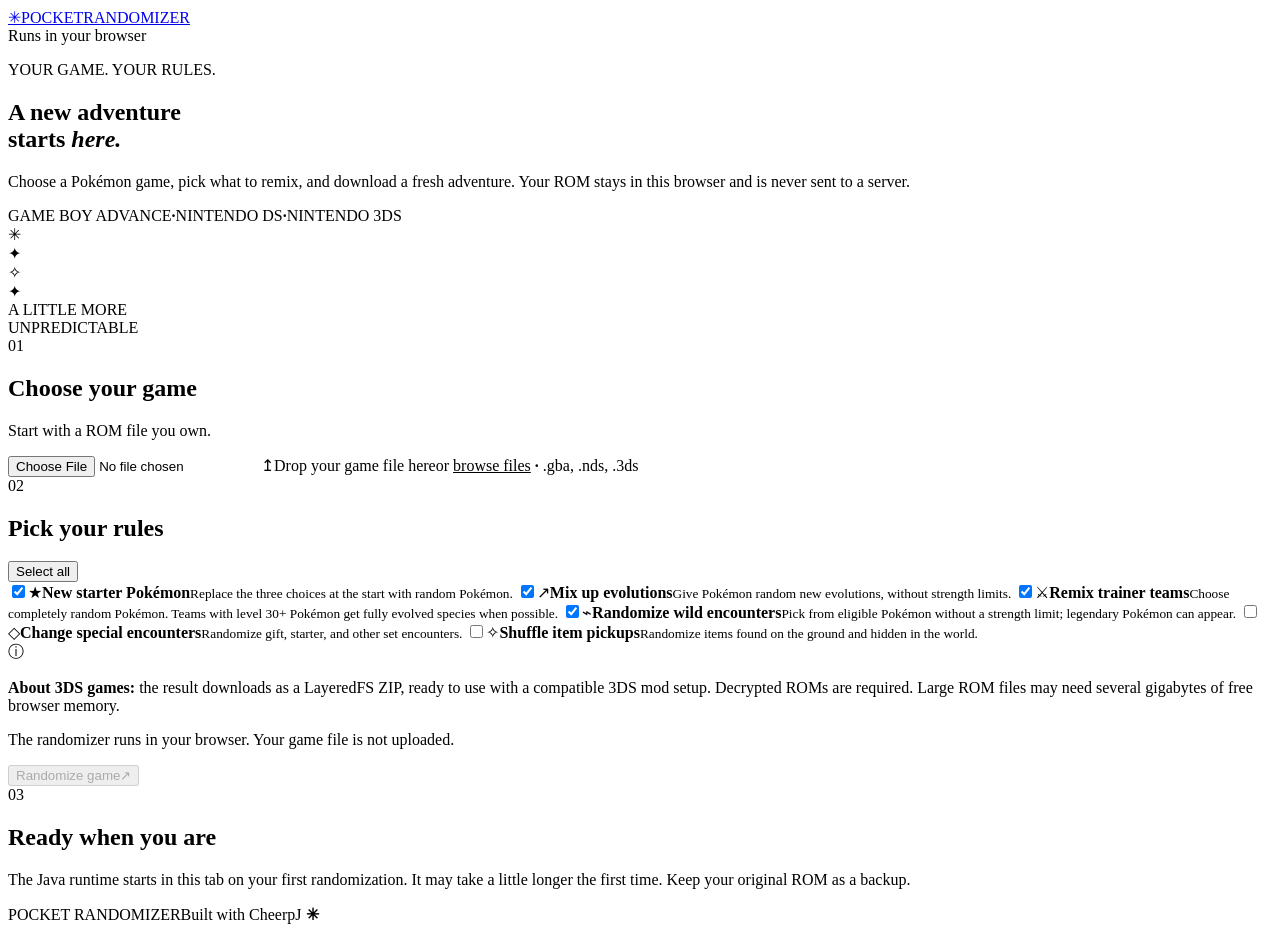
==== browser-version/index.html @ 8175d5b8 "Add browser and local Pokémon ROM randomizer" ====
<!doctype html>
<html lang="en"><head><meta charset="utf-8"><meta name="viewport" content="width=device-width, initial-scale=1"><meta name="theme-color" content="#f5f4ef"><title>Pocket Randomizer</title><link rel="preconnect" href="https://fonts.googleapis.com"><link rel="preconnect" href="https://fonts.gstatic.com" crossorigin><link href="https://fonts.googleapis.com/css2?family=DM+Mono:wght@400;500&family=DM+Sans:wght@400;500;600;700&family=Manrope:wght@400;500;600;700;800&display=swap" rel="stylesheet"><link rel="stylesheet" href="styles.css"><script src="https://cjrtnc.leaningtech.com/5.0/loader.js"></script></head>
<body><div class="page-wrap"><header class="topbar"><a class="brand" href="#top"><span class="brand-mark">✳</span><span>POCKET<span class="brand-light">RANDOMIZER</span></span></a><div class="top-right"><span class="local-indicator"><i></i><span id="engine-state">Runs in your browser</span></span></div></header>
<main id="top"><section class="hero"><div class="hero-copy"><p class="eyebrow">YOUR GAME. YOUR RULES.</p><h1>A new adventure<br>starts <em>here.</em></h1><p class="intro">Choose a Pokémon game, pick what to remix, and download a fresh adventure. Your ROM stays in this browser and is never sent to a server.</p><div class="format-list"><span>GAME BOY ADVANCE</span><b>·</b><span>NINTENDO DS</span><b>·</b><span>NINTENDO 3DS</span></div></div><div class="hero-art" aria-hidden="true"><div class="orbit orbit-a"></div><div class="orbit orbit-b"></div><div class="orb"><span>✳</span></div><div class="spark spark-one">✦</div><div class="spark spark-two">✧</div><div class="spark spark-three">✦</div><span class="art-caption">A LITTLE MORE<br>UNPREDICTABLE</span></div></section>
<section class="workspace"><div class="section-heading"><div><span class="step">01</span><h2>Choose your game</h2></div><p>Start with a ROM file you own.</p></div><label class="dropzone" id="dropzone" for="rom-file"><input id="rom-file" type="file" accept=".gba,.nds,.3ds,application/octet-stream"><span class="upload-icon">↥</span><span class="drop-title" id="drop-title">Drop your game file here</span><span class="drop-sub" id="drop-sub">or <u>browse files</u> <b>·</b> .gba, .nds, .3ds</span><span class="file-chip" id="file-chip" hidden></span></label>
<div class="section-heading rules-heading"><div><span class="step">02</span><h2>Pick your rules</h2></div><button class="text-button" id="select-all">Select all</button></div><div class="rules-grid">
<label class="rule-card"><input type="checkbox" name="starters" checked><span class="check"></span><span class="rule-icon icon-yellow">★</span><span class="rule-text"><strong>New starter Pokémon</strong><small>Replace the three choices at the start with random Pokémon.</small></span></label>
<label class="rule-card"><input type="checkbox" name="evolutions" checked><span class="check"></span><span class="rule-icon icon-pink">↗</span><span class="rule-text"><strong>Mix up evolutions</strong><small>Give Pokémon random new evolutions, without strength limits.</small></span></label>
<label class="rule-card"><input type="checkbox" name="trainers" checked><span class="check"></span><span class="rule-icon icon-blue">⚔</span><span class="rule-text"><strong>Remix trainer teams</strong><small>Choose completely random Pokémon. Teams with level 30+ Pokémon get fully evolved species when possible.</small></span></label>
<label class="rule-card"><input type="checkbox" name="wild" checked><span class="check"></span><span class="rule-icon icon-green">⌁</span><span class="rule-text"><strong>Randomize wild encounters</strong><small>Pick from eligible Pokémon without a strength limit; legendary Pokémon can appear.</small></span></label>
<label class="rule-card"><input type="checkbox" name="staticPokemon"><span class="check"></span><span class="rule-icon icon-orange">◇</span><span class="rule-text"><strong>Change special encounters</strong><small>Randomize gift, starter, and other set encounters.</small></span></label>
<label class="rule-card"><input type="checkbox" name="items"><span class="check"></span><span class="rule-icon icon-purple">✧</span><span class="rule-text"><strong>Shuffle item pickups</strong><small>Randomize items found on the ground and hidden in the world.</small></span></label></div>
<aside class="note"><span>ⓘ</span><p><strong>About 3DS games:</strong> the result downloads as a LayeredFS ZIP, ready to use with a compatible 3DS mod setup. Decrypted ROMs are required. Large ROM files may need several gigabytes of free browser memory.</p></aside><div class="action-row"><p id="privacy-note">The randomizer runs in your browser. Your game file is not uploaded.</p><button class="button button-primary" id="randomize" disabled><span>Randomize game</span><span class="arrow">↗</span></button></div><div class="status-message" id="status-message" role="status" aria-live="polite"></div></section>
<section class="how"><div><span class="step">03</span><h2>Ready when you are</h2></div><p>The Java runtime starts in this tab on your first randomization. It may take a little longer the first time. Keep your original ROM as a backup.</p></section><footer><span>POCKET RANDOMIZER</span><span>Built with CheerpJ <b>✳</b></span></footer></main></div><script src="app.js" defer></script></body></html>
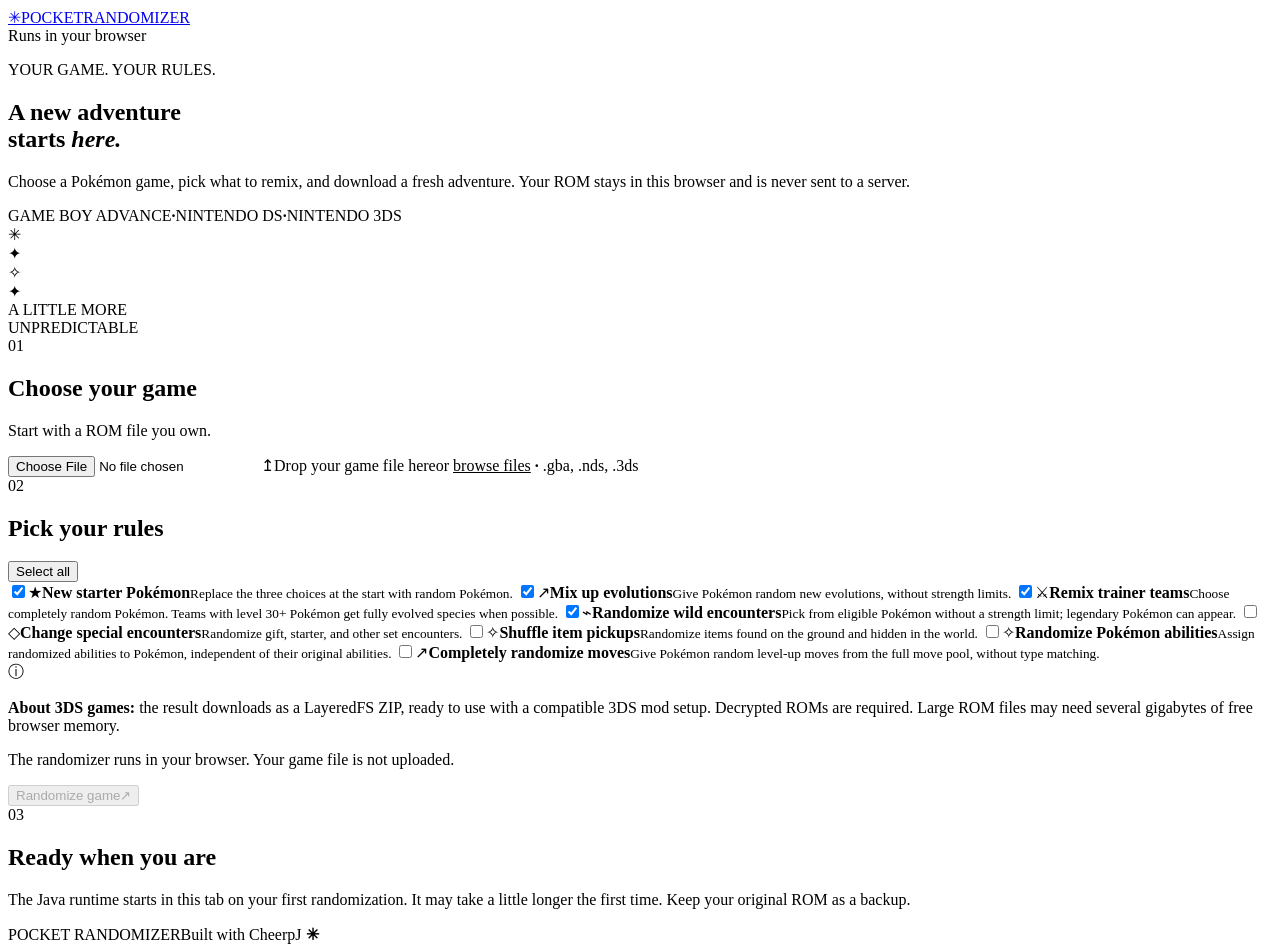
==== commit c5d22be3: "Add random abilities and fully random moves" ====
--- a/browser-version/index.html
+++ b/browser-version/index.html
@@ -9,6 +9,8 @@
 <label class="rule-card"><input type="checkbox" name="trainers" checked><span class="check"></span><span class="rule-icon icon-blue">⚔</span><span class="rule-text"><strong>Remix trainer teams</strong><small>Choose completely random Pokémon. Teams with level 30+ Pokémon get fully evolved species when possible.</small></span></label>
 <label class="rule-card"><input type="checkbox" name="wild" checked><span class="check"></span><span class="rule-icon icon-green">⌁</span><span class="rule-text"><strong>Randomize wild encounters</strong><small>Pick from eligible Pokémon without a strength limit; legendary Pokémon can appear.</small></span></label>
 <label class="rule-card"><input type="checkbox" name="staticPokemon"><span class="check"></span><span class="rule-icon icon-orange">◇</span><span class="rule-text"><strong>Change special encounters</strong><small>Randomize gift, starter, and other set encounters.</small></span></label>
-<label class="rule-card"><input type="checkbox" name="items"><span class="check"></span><span class="rule-icon icon-purple">✧</span><span class="rule-text"><strong>Shuffle item pickups</strong><small>Randomize items found on the ground and hidden in the world.</small></span></label></div>
+<label class="rule-card"><input type="checkbox" name="items"><span class="check"></span><span class="rule-icon icon-purple">✧</span><span class="rule-text"><strong>Shuffle item pickups</strong><small>Randomize items found on the ground and hidden in the world.</small></span></label>
+<label class="rule-card"><input type="checkbox" name="abilities"><span class="check"></span><span class="rule-icon icon-blue">✧</span><span class="rule-text"><strong>Randomize Pokémon abilities</strong><small>Assign randomized abilities to Pokémon, independent of their original abilities.</small></span></label>
+<label class="rule-card"><input type="checkbox" name="movesets"><span class="check"></span><span class="rule-icon icon-orange">↗</span><span class="rule-text"><strong>Completely randomize moves</strong><small>Give Pokémon random level-up moves from the full move pool, without type matching.</small></span></label></div>
 <aside class="note"><span>ⓘ</span><p><strong>About 3DS games:</strong> the result downloads as a LayeredFS ZIP, ready to use with a compatible 3DS mod setup. Decrypted ROMs are required. Large ROM files may need several gigabytes of free browser memory.</p></aside><div class="action-row"><p id="privacy-note">The randomizer runs in your browser. Your game file is not uploaded.</p><button class="button button-primary" id="randomize" disabled><span>Randomize game</span><span class="arrow">↗</span></button></div><div class="status-message" id="status-message" role="status" aria-live="polite"></div></section>
 <section class="how"><div><span class="step">03</span><h2>Ready when you are</h2></div><p>The Java runtime starts in this tab on your first randomization. It may take a little longer the first time. Keep your original ROM as a backup.</p></section><footer><span>POCKET RANDOMIZER</span><span>Built with CheerpJ <b>✳</b></span></footer></main></div><script src="app.js" defer></script></body></html>
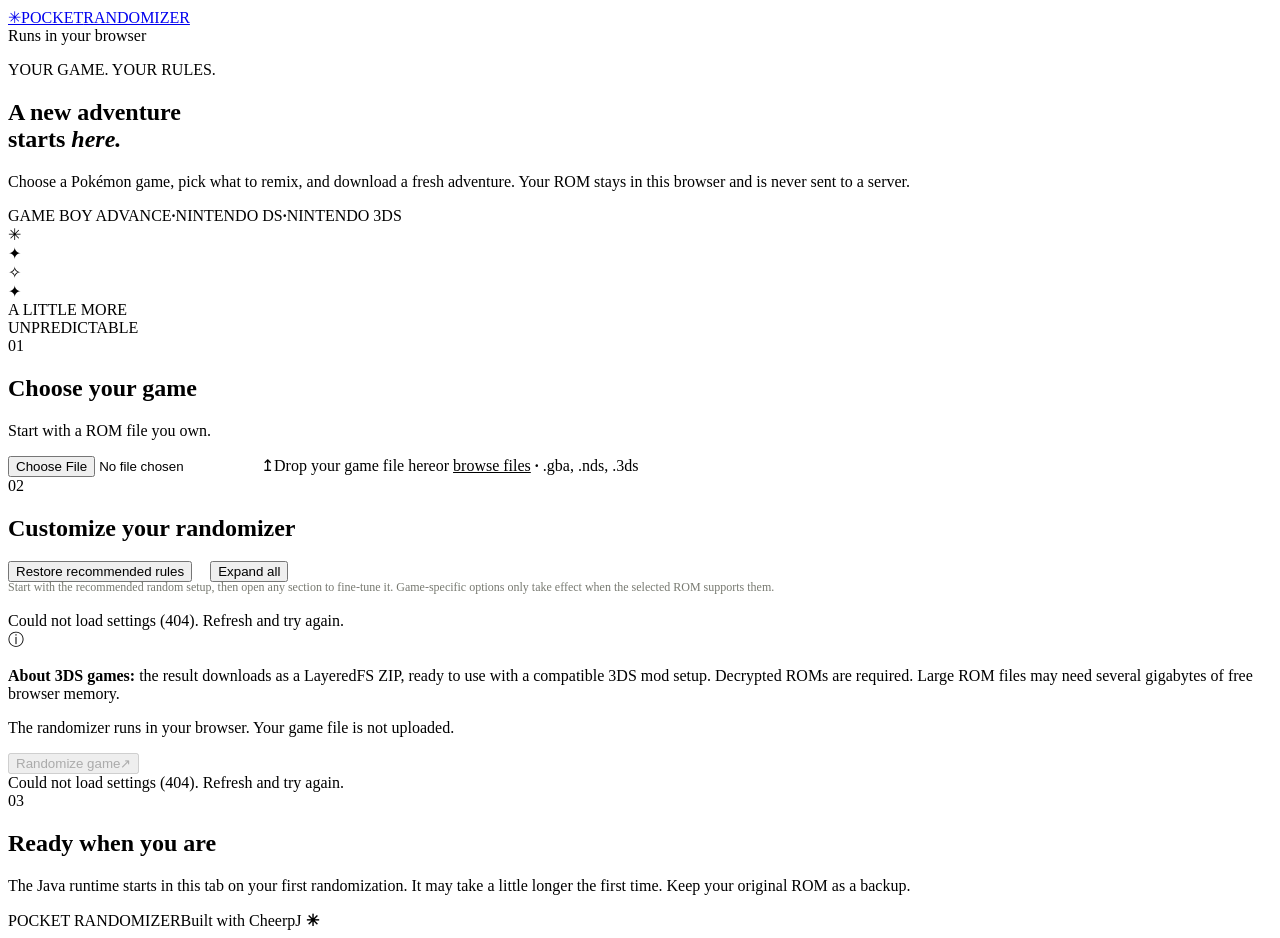
==== commit 6550ac3b: "Expose full grouped randomizer settings" ====
--- a/browser-version/index.html
+++ b/browser-version/index.html
@@ -1,16 +1,9 @@
 <!doctype html>
-<html lang="en"><head><meta charset="utf-8"><meta name="viewport" content="width=device-width, initial-scale=1"><meta name="theme-color" content="#f5f4ef"><title>Pocket Randomizer</title><link rel="preconnect" href="https://fonts.googleapis.com"><link rel="preconnect" href="https://fonts.gstatic.com" crossorigin><link href="https://fonts.googleapis.com/css2?family=DM+Mono:wght@400;500&family=DM+Sans:wght@400;500;600;700&family=Manrope:wght@400;500;600;700;800&display=swap" rel="stylesheet"><link rel="stylesheet" href="styles.css"><script src="https://cjrtnc.leaningtech.com/5.0/loader.js"></script></head>
+<html lang="en"><head><meta charset="utf-8"><meta name="viewport" content="width=device-width, initial-scale=1"><meta name="theme-color" content="#f5f4ef"><title>Pocket Randomizer</title><link rel="preconnect" href="https://fonts.googleapis.com"><link rel="preconnect" href="https://fonts.gstatic.com" crossorigin><link href="https://fonts.googleapis.com/css2?family=DM+Mono:wght@400;500&family=DM+Sans:wght@400;500;600;700&family=Manrope:wght@400;500;600;700;800&display=swap" rel="stylesheet"><link rel="stylesheet" href="styles.css"><link rel="stylesheet" href="settings.css?v=full-settings-2026-11-23"><script src="https://cjrtnc.leaningtech.com/5.0/loader.js"></script></head>
 <body><div class="page-wrap"><header class="topbar"><a class="brand" href="#top"><span class="brand-mark">✳</span><span>POCKET<span class="brand-light">RANDOMIZER</span></span></a><div class="top-right"><span class="local-indicator"><i></i><span id="engine-state">Runs in your browser</span></span></div></header>
 <main id="top"><section class="hero"><div class="hero-copy"><p class="eyebrow">YOUR GAME. YOUR RULES.</p><h1>A new adventure<br>starts <em>here.</em></h1><p class="intro">Choose a Pokémon game, pick what to remix, and download a fresh adventure. Your ROM stays in this browser and is never sent to a server.</p><div class="format-list"><span>GAME BOY ADVANCE</span><b>·</b><span>NINTENDO DS</span><b>·</b><span>NINTENDO 3DS</span></div></div><div class="hero-art" aria-hidden="true"><div class="orbit orbit-a"></div><div class="orbit orbit-b"></div><div class="orb"><span>✳</span></div><div class="spark spark-one">✦</div><div class="spark spark-two">✧</div><div class="spark spark-three">✦</div><span class="art-caption">A LITTLE MORE<br>UNPREDICTABLE</span></div></section>
 <section class="workspace"><div class="section-heading"><div><span class="step">01</span><h2>Choose your game</h2></div><p>Start with a ROM file you own.</p></div><label class="dropzone" id="dropzone" for="rom-file"><input id="rom-file" type="file" accept=".gba,.nds,.3ds,application/octet-stream"><span class="upload-icon">↥</span><span class="drop-title" id="drop-title">Drop your game file here</span><span class="drop-sub" id="drop-sub">or <u>browse files</u> <b>·</b> .gba, .nds, .3ds</span><span class="file-chip" id="file-chip" hidden></span></label>
-<div class="section-heading rules-heading"><div><span class="step">02</span><h2>Pick your rules</h2></div><button class="text-button" id="select-all">Select all</button></div><div class="rules-grid">
-<label class="rule-card"><input type="checkbox" name="starters" checked><span class="check"></span><span class="rule-icon icon-yellow">★</span><span class="rule-text"><strong>New starter Pokémon</strong><small>Replace the three choices at the start with random Pokémon.</small></span></label>
-<label class="rule-card"><input type="checkbox" name="evolutions" checked><span class="check"></span><span class="rule-icon icon-pink">↗</span><span class="rule-text"><strong>Mix up evolutions</strong><small>Give Pokémon random new evolutions, without strength limits.</small></span></label>
-<label class="rule-card"><input type="checkbox" name="trainers" checked><span class="check"></span><span class="rule-icon icon-blue">⚔</span><span class="rule-text"><strong>Remix trainer teams</strong><small>Choose completely random Pokémon. Teams with level 30+ Pokémon get fully evolved species when possible.</small></span></label>
-<label class="rule-card"><input type="checkbox" name="wild" checked><span class="check"></span><span class="rule-icon icon-green">⌁</span><span class="rule-text"><strong>Randomize wild encounters</strong><small>Pick from eligible Pokémon without a strength limit; legendary Pokémon can appear.</small></span></label>
-<label class="rule-card"><input type="checkbox" name="staticPokemon"><span class="check"></span><span class="rule-icon icon-orange">◇</span><span class="rule-text"><strong>Change special encounters</strong><small>Randomize gift, starter, and other set encounters.</small></span></label>
-<label class="rule-card"><input type="checkbox" name="items"><span class="check"></span><span class="rule-icon icon-purple">✧</span><span class="rule-text"><strong>Shuffle item pickups</strong><small>Randomize items found on the ground and hidden in the world.</small></span></label>
-<label class="rule-card"><input type="checkbox" name="abilities"><span class="check"></span><span class="rule-icon icon-blue">✧</span><span class="rule-text"><strong>Randomize Pokémon abilities</strong><small>Assign randomized abilities to Pokémon, independent of their original abilities.</small></span></label>
-<label class="rule-card"><input type="checkbox" name="movesets"><span class="check"></span><span class="rule-icon icon-orange">↗</span><span class="rule-text"><strong>Completely randomize moves</strong><small>Give Pokémon random level-up moves from the full move pool, without type matching.</small></span></label></div>
+<div class="section-heading rules-heading"><div><span class="step">02</span><h2>Customize your randomizer</h2></div><div class="settings-actions"><button class="text-button" id="reset-settings">Restore recommended rules</button><button class="text-button" id="toggle-settings">Expand all</button></div></div>
+<p class="settings-intro">Start with the recommended random setup, then open any section to fine-tune it. Game-specific options only take effect when the selected ROM supports them.</p><div id="settings-groups" class="settings-groups" aria-live="polite"><p class="settings-loading">Loading randomizer settings…</p></div>
 <aside class="note"><span>ⓘ</span><p><strong>About 3DS games:</strong> the result downloads as a LayeredFS ZIP, ready to use with a compatible 3DS mod setup. Decrypted ROMs are required. Large ROM files may need several gigabytes of free browser memory.</p></aside><div class="action-row"><p id="privacy-note">The randomizer runs in your browser. Your game file is not uploaded.</p><button class="button button-primary" id="randomize" disabled><span>Randomize game</span><span class="arrow">↗</span></button></div><div class="status-message" id="status-message" role="status" aria-live="polite"></div></section>
-<section class="how"><div><span class="step">03</span><h2>Ready when you are</h2></div><p>The Java runtime starts in this tab on your first randomization. It may take a little longer the first time. Keep your original ROM as a backup.</p></section><footer><span>POCKET RANDOMIZER</span><span>Built with CheerpJ <b>✳</b></span></footer></main></div><script src="app.js" defer></script></body></html>
+<section class="how"><div><span class="step">03</span><h2>Ready when you are</h2></div><p>The Java runtime starts in this tab on your first randomization. It may take a little longer the first time. Keep your original ROM as a backup.</p></section><footer><span>POCKET RANDOMIZER</span><span>Built with CheerpJ <b>✳</b></span></footer></main></div><script src="app.js?v=full-settings-2026-11-23" defer></script></body></html>
--- a/browser-version/settings.css
+++ b/browser-version/settings.css
@@ -0,0 +1 @@
+.settings-actions{display:flex;align-items:center;gap:18px}.settings-intro{margin:-4px 0 14px;color:#777970;font-size:12px;line-height:1.65}.settings-groups{display:grid;gap:10px}.settings-loading{padding:16px;border:1px solid var(--line);border-radius:8px;color:#777970}.settings-section{overflow:hidden;border:1px solid var(--line);border-radius:8px;background:#faf9f5}.settings-summary{display:flex;align-items:center;justify-content:space-between;gap:12px;padding:17px 18px;cursor:pointer;list-style:none}.settings-summary::-webkit-details-marker{display:none}.settings-summary:after{content:'+';margin-left:auto;color:#71883b;font-size:20px;line-height:1}.settings-section[open]>.settings-summary:after{content:'−'}.settings-section-title{font:700 16px var(--display);letter-spacing:-.02em}.settings-count{color:#85877e;font:10px 'DM Mono',monospace;white-space:nowrap}.settings-section-help{margin:0;padding:0 18px 14px;color:#777970;font-size:11px;line-height:1.6}.settings-section-content{padding:0 18px 18px}.settings-group{padding-top:15px;border-top:1px solid #e8e7df}.settings-group+.settings-group{margin-top:18px}.settings-group-title{margin:0 0 12px;font:700 13px var(--display);color:#637d2f}.settings-fields{display:grid;grid-template-columns:repeat(2,minmax(0,1fr));gap:11px}.setting-field{min-width:0;padding:12px;border:1px solid #e8e7df;border-radius:7px;background:#fffefa}.setting-field[hidden],.custom-starters[hidden],.generation-limits[hidden]{display:none!important}.setting-label{display:block;margin:0 0 7px;font-size:11px;font-weight:700;line-height:1.45}.setting-help{display:block;margin-top:7px;color:#777970;font-size:10px;line-height:1.55}.setting-field select,.setting-field input[type=number]{box-sizing:border-box;width:100%;min-height:36px;padding:7px 9px;border:1px solid #d6d7ce;border-radius:5px;background:#fff;color:#272922;font:11px var(--font)}.setting-field select:focus,.setting-field input:focus,.setting-field input[type=range]:focus{outline:2px solid #b8ca82;outline-offset:1px}.setting-checkbox{display:flex;align-items:flex-start;gap:9px;cursor:pointer}.setting-checkbox>input{flex:none;width:15px;height:15px;margin:2px 0 0;accent-color:#7f9c38}.setting-copy{display:grid;gap:4px}.setting-copy strong{font-size:11px;font-weight:700;line-height:1.4}.setting-copy small{color:#777970;font-size:10px;line-height:1.55}.range-row{display:flex;align-items:center;gap:12px}.range-row input{width:100%;accent-color:#819b42}.range-value{min-width:40px;text-align:right;color:#586f2d;font:11px 'DM Mono',monospace}.generation-limits,.custom-starters{margin-top:12px;padding-top:10px;border-top:1px solid #ecebe3}.generation-checkboxes{display:grid;grid-template-columns:repeat(4,minmax(0,1fr));gap:8px}.mini-check{display:flex;align-items:flex-start;gap:6px;color:#54564f;font-size:10px;line-height:1.4}.mini-check input{flex:none;margin:1px 0 0;accent-color:#819b42}.custom-starter-field{margin-top:8px}.misc-tweaks-list{grid-column:1/-1;display:grid;grid-template-columns:repeat(2,minmax(0,1fr));gap:9px}.misc-tweaks-list>.setting-help{grid-column:1/-1;margin:0}.misc-tweaks-list .setting-checkbox{padding:10px;border:1px solid #e8e7df;border-radius:6px;background:#fffefa}@media(max-width:760px){.settings-actions{gap:8px;flex-wrap:wrap;justify-content:flex-end}.settings-actions .text-button{font-size:10px}.settings-summary{padding:14px}.settings-section-title{font-size:14px}.settings-section-content{padding:0 14px 14px}.settings-fields,.misc-tweaks-list{grid-template-columns:1fr}.settings-section-help{padding:0 14px 12px}.generation-checkboxes{grid-template-columns:repeat(3,minmax(0,1fr))}}
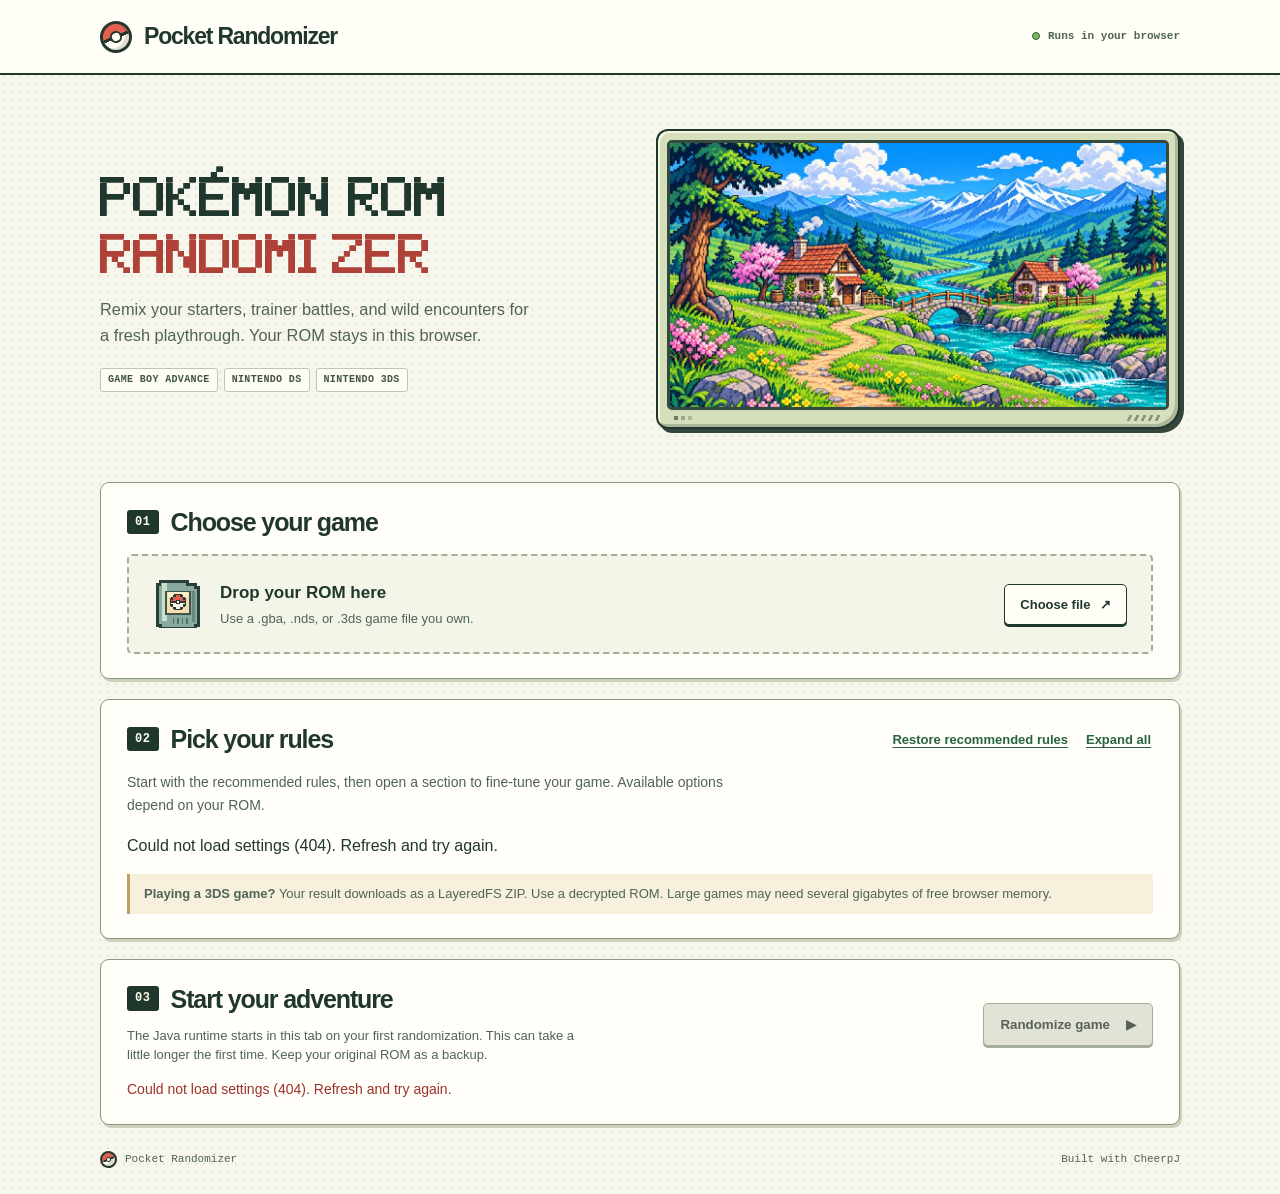
==== commit 4883c426: "Give randomizer a Pokemon game aesthetic" ====
--- a/browser-version/index.html
+++ b/browser-version/index.html
@@ -1,9 +1,75 @@
 <!doctype html>
-<html lang="en"><head><meta charset="utf-8"><meta name="viewport" content="width=device-width, initial-scale=1"><meta name="theme-color" content="#f5f4ef"><title>Pocket Randomizer</title><link rel="preconnect" href="https://fonts.googleapis.com"><link rel="preconnect" href="https://fonts.gstatic.com" crossorigin><link href="https://fonts.googleapis.com/css2?family=DM+Mono:wght@400;500&family=DM+Sans:wght@400;500;600;700&family=Manrope:wght@400;500;600;700;800&display=swap" rel="stylesheet"><link rel="stylesheet" href="styles.css"><link rel="stylesheet" href="settings.css?v=full-settings-2026-11-23"><script src="https://cjrtnc.leaningtech.com/5.0/loader.js"></script></head>
-<body><div class="page-wrap"><header class="topbar"><a class="brand" href="#top"><span class="brand-mark">✳</span><span>POCKET<span class="brand-light">RANDOMIZER</span></span></a><div class="top-right"><span class="local-indicator"><i></i><span id="engine-state">Runs in your browser</span></span></div></header>
-<main id="top"><section class="hero"><div class="hero-copy"><p class="eyebrow">YOUR GAME. YOUR RULES.</p><h1>A new adventure<br>starts <em>here.</em></h1><p class="intro">Choose a Pokémon game, pick what to remix, and download a fresh adventure. Your ROM stays in this browser and is never sent to a server.</p><div class="format-list"><span>GAME BOY ADVANCE</span><b>·</b><span>NINTENDO DS</span><b>·</b><span>NINTENDO 3DS</span></div></div><div class="hero-art" aria-hidden="true"><div class="orbit orbit-a"></div><div class="orbit orbit-b"></div><div class="orb"><span>✳</span></div><div class="spark spark-one">✦</div><div class="spark spark-two">✧</div><div class="spark spark-three">✦</div><span class="art-caption">A LITTLE MORE<br>UNPREDICTABLE</span></div></section>
-<section class="workspace"><div class="section-heading"><div><span class="step">01</span><h2>Choose your game</h2></div><p>Start with a ROM file you own.</p></div><label class="dropzone" id="dropzone" for="rom-file"><input id="rom-file" type="file" accept=".gba,.nds,.3ds,application/octet-stream"><span class="upload-icon">↥</span><span class="drop-title" id="drop-title">Drop your game file here</span><span class="drop-sub" id="drop-sub">or <u>browse files</u> <b>·</b> .gba, .nds, .3ds</span><span class="file-chip" id="file-chip" hidden></span></label>
-<div class="section-heading rules-heading"><div><span class="step">02</span><h2>Customize your randomizer</h2></div><div class="settings-actions"><button class="text-button" id="reset-settings">Restore recommended rules</button><button class="text-button" id="toggle-settings">Expand all</button></div></div>
-<p class="settings-intro">Start with the recommended random setup, then open any section to fine-tune it. Game-specific options only take effect when the selected ROM supports them.</p><div id="settings-groups" class="settings-groups" aria-live="polite"><p class="settings-loading">Loading randomizer settings…</p></div>
-<aside class="note"><span>ⓘ</span><p><strong>About 3DS games:</strong> the result downloads as a LayeredFS ZIP, ready to use with a compatible 3DS mod setup. Decrypted ROMs are required. Large ROM files may need several gigabytes of free browser memory.</p></aside><div class="action-row"><p id="privacy-note">The randomizer runs in your browser. Your game file is not uploaded.</p><button class="button button-primary" id="randomize" disabled><span>Randomize game</span><span class="arrow">↗</span></button></div><div class="status-message" id="status-message" role="status" aria-live="polite"></div></section>
-<section class="how"><div><span class="step">03</span><h2>Ready when you are</h2></div><p>The Java runtime starts in this tab on your first randomization. It may take a little longer the first time. Keep your original ROM as a backup.</p></section><footer><span>POCKET RANDOMIZER</span><span>Built with CheerpJ <b>✳</b></span></footer></main></div><script src="app.js?v=full-settings-2026-11-23" defer></script></body></html>
+<html lang="en">
+  <head>
+    <meta charset="utf-8">
+    <meta name="viewport" content="width=device-width, initial-scale=1">
+    <meta name="theme-color" content="#f7f6ec">
+    <title>Pocket Randomizer</title>
+    <link rel="stylesheet" href="site/styles.css">
+    <link rel="stylesheet" href="settings.css">
+    <script defer src="https://cjrtnc.leaningtech.com/5.0/loader.js"></script>
+  </head>
+  <body id="top">
+    <header class="masthead">
+      <div class="topbar">
+        <a class="brand" href="#top"><span class="pokeball" aria-hidden="true"></span>Pocket Randomizer</a>
+        <div class="top-right">
+          <span class="local-indicator on"><i aria-hidden="true"></i><span id="engine-state">Runs in your browser</span></span>
+        </div>
+      </div>
+    </header>
+    <main class="page-wrap">
+      <section class="hero" aria-labelledby="hero-title">
+        <div class="hero-copy">
+          <h1 id="hero-title">Pokémon ROM<br><em>Randomizer</em></h1>
+          <p class="intro">Remix your starters, trainer battles, and wild encounters for a fresh playthrough. Your ROM stays in this browser.</p>
+          <ul class="format-list" aria-label="Supported systems">
+            <li>Game Boy Advance</li><li>Nintendo DS</li><li>Nintendo 3DS</li>
+          </ul>
+        </div>
+        <div class="handheld" aria-hidden="true">
+          <div class="screen"><img src="site/route.webp" width="1024" height="576" alt="" fetchpriority="high"></div>
+          <div class="console-trim"><i></i><b></b></div>
+        </div>
+      </section>
+      <div class="workspace">
+        <section class="panel" aria-labelledby="upload-heading">
+          <div class="section-heading">
+            <div class="heading-title"><span class="step" aria-hidden="true">01</span><h2 id="upload-heading">Choose your game</h2></div>
+          </div>
+          <label class="dropzone" id="dropzone" for="rom-file">
+            <input id="rom-file" type="file" accept=".gba,.nds,.3ds,application/octet-stream">
+            <span class="upload-icon" aria-hidden="true"><span class="cartridge"></span></span>
+            <span class="file-copy"><strong class="drop-title" id="drop-title">Drop your ROM here</strong>
+              <span class="drop-sub" id="drop-sub">Use a .gba, .nds, or .3ds game file you own.</span>
+              <span class="file-chip" id="file-chip" hidden></span>
+            </span>
+            <span class="browse-button">Choose file <span aria-hidden="true">↗</span></span>
+          </label>
+
+        </section>
+        <section class="panel" aria-labelledby="rules-heading">
+          <div class="section-heading rules-heading">
+            <div class="heading-title"><span class="step" aria-hidden="true">02</span><h2 id="rules-heading">Pick your rules</h2></div>
+            <div class="settings-actions"><button class="text-button" id="reset-settings">Restore recommended rules</button><button class="text-button" id="toggle-settings">Expand all</button></div>
+          </div>
+          <p class="settings-intro">Start with the recommended rules, then open a section to fine-tune your game. Available options depend on your ROM.</p>
+          <div id="settings-groups" class="settings-groups" aria-live="polite"><p class="settings-loading">Loading randomizer settings…</p></div>
+          <aside class="note"><p><strong>Playing a 3DS game?</strong> Your result downloads as a LayeredFS ZIP. Use a decrypted ROM. Large games may need several gigabytes of free browser memory.</p></aside>
+        </section>
+        <section class="panel finish" aria-labelledby="finish-heading">
+          <div class="action-row">
+            <div>
+              <div class="heading-title"><span class="step" aria-hidden="true">03</span><h2 id="finish-heading">Start your adventure</h2></div>
+              <p id="privacy-note">The Java runtime starts in this tab on your first randomization. This can take a little longer the first time. Keep your original ROM as a backup.</p>
+            </div>
+            <button class="button button-primary" id="randomize" disabled><span>Randomize game</span><span aria-hidden="true">▶</span></button>
+          </div>
+          <div class="status-message" id="status-message" role="status" aria-live="polite"></div>
+        </section>
+      </div>
+      <footer><span class="footer-brand"><i class="pokeball" aria-hidden="true"></i>Pocket Randomizer</span><span>Built with CheerpJ</span></footer>
+    </main>
+    <script src="app.js" defer></script>
+  </body>
+</html>
--- a/browser-version/site/styles.css
+++ b/browser-version/site/styles.css
@@ -0,0 +1,313 @@
+:root {
+  --paper: #f7f6ec;
+  --ink: #20372e;
+  --forest: #276345;
+  --muted: #506455;
+  --line: #c8c8b6;
+  --red: #af4238;
+  --font: 'DM Sans', 'Avenir Next', 'Segoe UI', sans-serif;
+  --display: 'Pocket Display', 'Courier New', monospace;
+  --mono: 'SFMono-Regular', Consolas, 'Liberation Mono', monospace;
+}
+* { box-sizing: border-box; }
+body {
+  margin: 0;
+  background-color: var(--paper);
+  background-image: radial-gradient(#74826026 .8px, transparent .8px);
+  background-size: 8px 8px;
+  color: var(--ink);
+  font: 16px/1.5 var(--font);
+}
+button { font-family: inherit; }
+button:not(:disabled), summary, label[for="rom-file"] { cursor: pointer; }
+a { color: var(--forest); }
+:focus-visible, .dropzone:focus-within, .rule-card:has(input:focus-visible) {
+  outline: 3px solid #245c98;
+  outline-offset: 3px;
+}
+.masthead {
+  background: #fffef7;
+  border-bottom: 2px solid var(--ink);
+}
+.topbar, .page-wrap {
+  width: min(1080px, calc(100% - 80px));
+  margin-inline: auto;
+}
+.topbar, .brand, .top-right, .local-indicator, .heading-title,
+.section-heading, .button-primary, .action-row, .footer-brand, footer {
+  display: flex;
+  align-items: center;
+}
+.topbar { min-height: 73px; justify-content: space-between; gap: 14px; }
+.brand {
+  gap: 12px;
+  color: var(--ink);
+  font: 800 23px/1.2 var(--font);
+  letter-spacing: -1.2px;
+  text-decoration: none;
+}
+.pokeball {
+  display: inline-block;
+  position: relative;
+  flex: none;
+  width: 32px;
+  aspect-ratio: 1;
+  border: 3px solid #25362e;
+  border-radius: 50%;
+  background: linear-gradient(#e46150 44%, #25362e 44% 56%, #fffdf3 56%);
+  box-shadow: inset -3px -3px #26372e27;
+  transform: rotate(-22deg);
+}
+.pokeball::after {
+  content: '';
+  position: absolute;
+  inset: 28%;
+  border: 2px solid #25362e;
+  background: #fffdf3;
+  border-radius: 50%;
+}
+.top-right { gap: 14px; }
+.local-indicator {
+  gap: 8px;
+  color: var(--muted);
+  font: 600 11px/1.4 var(--mono);
+}
+.local-indicator i {
+  width: 8px;
+  height: 8px;
+  background: #b77f35;
+  border: 1px solid #805625;
+  border-radius: 50%;
+}
+.local-indicator.on i { background: #80b559; border-color: var(--forest); }
+.button, .browse-button {
+  border: 1.5px solid var(--ink);
+  border-radius: 5px;
+  padding: 10px 15px;
+  background: #fffef7;
+  color: var(--ink);
+  box-shadow: 0 2px 0 var(--ink);
+  font-weight: 700;
+}
+.button-connect { font-size: 12px; }
+.button:hover:not(:disabled), .dropzone:hover .browse-button { background: #e7efd9; }
+.button:active:not(:disabled), .dropzone:active .browse-button {
+  box-shadow: none;
+  transform: translateY(2px);
+}
+.hero {
+  display: grid;
+  grid-template-columns: 1fr 1.04fr;
+  gap: clamp(28px, 4vw, 68px);
+  align-items: center;
+  padding: clamp(34px, 4.2vw, 64px) 0;
+}
+.hero-copy { min-width: 0; }
+.hero h1 {
+  margin: 0;
+  font: 400 clamp(35px, 4.3vw, 61px)/1.03 var(--display);
+  text-transform: uppercase;
+  letter-spacing: -.035em;
+  text-shadow: 1px 0 currentColor;
+}
+.hero h1 em { color: var(--red); font-style: normal; }
+.intro {
+  max-width: 430px;
+  margin: 17px 0 20px;
+  color: var(--muted);
+  font-size: clamp(15px, 1.28vw, 17px);
+  line-height: 1.6;
+}
+.format-list { display: flex; flex-wrap: wrap; gap: 6px; padding: 0; margin: 0; list-style: none; }
+.format-list li {
+  border: 1px solid #c2c5b1;
+  border-radius: 3px;
+  background: #fefdf3;
+  padding: 4px 7px;
+  color: #425348;
+  font: 700 10px/1.35 var(--mono);
+  text-transform: uppercase;
+  letter-spacing: .035em;
+}
+.handheld {
+  position: relative;
+  padding: 9px 9px 0;
+  background: #d6dfbc;
+  border: 2px solid var(--ink);
+  border-radius: 12px 12px 23px 12px;
+  box-shadow: inset 2px 2px #f7f7dd, inset -3px -3px #abb799, 4px 4px 0 #34453b;
+}
+.screen {
+  overflow: hidden;
+  border: 3px solid #344a40;
+  border-radius: 5px;
+  background: #7eab85;
+}
+.screen img { display: block; width: 100%; height: auto; aspect-ratio: 16/8.5; object-fit: cover; }
+.console-trim {
+  height: 17px;
+  margin-inline: 7px;
+  display: flex;
+  align-items: center;
+  justify-content: space-between;
+}
+.console-trim i { width: 4px; height: 4px; background: #697d60; box-shadow: 7px 0 #9ba986, 14px 0 #adb897; }
+.console-trim b { width: 34px; height: 6px; transform: skew(-25deg); background: repeating-linear-gradient(90deg,#87977b 0 3px,transparent 3px 7px); }
+.workspace { display: grid; gap: 20px; }
+.panel {
+  min-width: 0;
+  padding: 24px 26px;
+  border: 1.5px solid #899786;
+  border-radius: 9px;
+  background: #fffef8;
+  box-shadow: 2px 3px 0 #cdd2bc;
+}
+.section-heading, .action-row, footer { justify-content: space-between; gap: 12px; }
+.section-heading { margin-bottom: 17px; }
+.heading-title { gap: 12px; }
+.step {
+  flex: none;
+  padding: 5px 8px;
+  border-radius: 3px;
+  background: var(--ink);
+  color: #fffdeb;
+  font: 700 12px/1.2 var(--mono);
+  letter-spacing: .05em;
+}
+h2 { margin: 0; font: 750 clamp(21px, 2vw, 25px)/1.2 var(--font); letter-spacing: -.045em; }
+.dropzone {
+  position: relative;
+  display: flex;
+  align-items: center;
+  gap: 17px;
+  padding: 21px 24px;
+  border: 2px dashed #a0af95;
+  border-radius: 5px;
+  background: #f2f5e8;
+}
+.dropzone:hover, .dropzone.drag, .dropzone:focus-within { border-color: var(--forest); background: #ebf2dd; }
+.dropzone input, .rule-card input {
+  position: absolute;
+  width: 1px;
+  height: 1px;
+  padding: 0;
+  opacity: 0;
+}
+.upload-icon {
+  flex: none;
+  display: grid;
+  place-items: center;
+  width: 50px;
+  height: 54px;
+}
+.cartridge { display: block; width: 45px; height: 48px; background-size: contain; background-repeat: no-repeat; image-rendering: pixelated; }
+.file-copy { min-width: 0; display: grid; gap: 3px; }
+.drop-title { overflow-wrap: anywhere; font-size: 17px; font-weight: 750; }
+.drop-sub, .engine-help, .action-row p, .note { color: var(--muted); font-size: 13px; }
+.file-chip { color: var(--forest); font: 700 11px/1.5 var(--mono); }
+.browse-button { flex: none; margin-left: auto; font-size: 13px; }
+.browse-button span { padding-left: 6px; }
+.engine-help { display: flex; flex-wrap: wrap; gap: 2px 7px; margin-top: 14px; line-height: 1.6; }
+.engine-help a, .text-button { font-weight: 700; text-underline-offset: 3px; }
+.engine-help code { font-family: var(--mono); font-size: 12px; }
+.text-button {
+  padding: 7px 2px;
+  border: 0;
+  background: transparent;
+  color: var(--forest);
+  font-size: 13px;
+  text-decoration: underline;
+}
+.rules-grid { display: grid; grid-template-columns: repeat(2,minmax(0,1fr)); gap: 10px; }
+.rule-card {
+  position: relative;
+  display: grid;
+  grid-template-columns: auto minmax(0,1fr) auto;
+  align-items: start;
+  gap: 12px;
+  padding: 16px;
+  border: 1px solid var(--line);
+  border-radius: 5px;
+  background: #fffef8;
+  cursor: pointer;
+}
+.rule-card:has(:checked) { border-color: #a7b69b; background: #f4f7eb; }
+.rule-card:hover { border-color: var(--forest); }
+.check {
+  grid-column: 3;
+  grid-row: 1;
+  display: grid;
+  place-items: center;
+  width: 17px;
+  height: 17px;
+  margin-top: 2px;
+  border: 1.5px solid #7b8977;
+  border-radius: 3px;
+}
+.rule-card input:checked ~ .check { background: var(--forest); border-color: var(--forest); }
+.rule-card input:checked ~ .check::after { content: ''; width: 7px; height: 4px; border: solid white; border-width: 0 0 2px 2px; transform: translateY(-1px) rotate(-45deg); }
+.rule-icon { grid-area: 1 / 1; display: grid; place-items: center; width: 32px; height: 32px; border-radius: 5px; font-size: 18px; }
+.icon-yellow { color: #886021; background: #faeab4; }
+.icon-pink { color: #9c4357; background: #ffe0e1; }
+.icon-blue { color: #3e698a; background: #d8eaf2; }
+.icon-green { color: #457d40; background: #d8eab8; }
+.icon-orange { color: #aa542a; background: #f7e3c4; }
+.icon-purple { color: #7b518e; background: #ede0ef; }
+.rule-text { grid-area: 1 / 2; display: grid; gap: 4px; }
+.rule-text strong { font-size: 15px; line-height: 1.4; }
+.rule-text small { color: var(--muted); font-size: 13px; line-height: 1.5; }
+.note { margin-top: 16px; padding: 10px 14px; background: #f6f0dc; border-left: 3px solid #bea160; }
+.note p, .action-row p { margin: 0; }
+.action-row p { max-width: 65ch; margin-top: 12px; }
+.button-primary { justify-content: center; gap: 16px; flex: none; padding: 13px 16px; background: var(--forest); color: white; }
+.button-primary:hover:not(:disabled) { background: #184d36; }
+.button-primary:disabled { background: #e0e3d5; color: #596256; border-color: #a4ae9b; box-shadow: 0 2px 0 #a4ae9b; cursor: not-allowed; }
+.status-message { color: var(--forest); font-size: 14px; overflow-wrap: anywhere; }
+.status-message:not(:empty) { margin-top: 14px; }
+.status-message.error { color: #9d322c; }
+footer { padding: 26px 0; color: var(--muted); font: 11px/1.5 var(--mono); }
+.footer-brand { gap: 8px; }
+footer .pokeball { width: 17px; border-width: 2px; }
+footer .pokeball::after { border-width: 1px; }
+
+@media (max-width: 750px) {
+  .page-wrap, .topbar { width: calc(100% - 38px); }
+  .topbar { min-height: 64px; }
+  .brand { font-size: 19px; gap: 8px; }
+  .brand .pokeball { width: 27px; }
+  .hero { gap: 22px; }
+  .hero h1 { font-size: clamp(30px, 5.1vw, 40px); }
+  .intro { font-size: 15px; }
+  .panel { padding: 19px; }
+  .dropzone { padding: 17px; gap: 12px; }
+  .rules-grid { grid-template-columns: 1fr; }
+}
+@media (max-width: 620px) {
+  .topbar { flex-wrap: wrap; padding: 12px 0; row-gap: 8px; }
+  .top-right { gap: 10px; flex-wrap: wrap; }
+  .button-connect { font-size: 11px; padding: 6px 8px; }
+  .local-indicator { font-size: 10px; }
+  .hero { grid-template-columns: minmax(0,1fr); padding: 30px 0; gap: 21px; }
+  .hero h1 { font-size: clamp(38px, 9.5vw, 54px); }
+  .intro { margin: 12px 0 14px; }
+  .handheld { max-width: 470px; width: calc(100% - 4px); justify-self: center; }
+  .screen img { aspect-ratio: 2.55; }
+  .workspace { gap: 15px; }
+  .rules-heading { align-items: flex-start; flex-wrap: wrap; }
+  .dropzone { display: grid; grid-template-columns: 42px minmax(0,1fr); }
+  .upload-icon { width: 42px; }
+  .cartridge { width: 39px; height: 42px; }
+  .browse-button { grid-column: 2; margin: 0; justify-self: start; padding: 7px 10px; }
+  .action-row { align-items: flex-start; flex-direction: column; }
+  .button-primary { width: 100%; }
+}
+@media (max-width: 380px) {
+  .page-wrap, .topbar { width: calc(100% - 28px); }
+  .panel { padding: 15px; }
+}
+@font-face {
+  font-family: 'Pocket Display';
+  src: url([data-uri]) format('woff');
+  font-display: swap;
+}
+.cartridge { background-image: url([data-uri]); }
--- a/browser-version/settings.css
+++ b/browser-version/settings.css
@@ -1 +1,276 @@
-.settings-actions{display:flex;align-items:center;gap:18px}.settings-intro{margin:-4px 0 14px;color:#777970;font-size:12px;line-height:1.65}.settings-groups{display:grid;gap:10px}.settings-loading{padding:16px;border:1px solid var(--line);border-radius:8px;color:#777970}.settings-section{overflow:hidden;border:1px solid var(--line);border-radius:8px;background:#faf9f5}.settings-summary{display:flex;align-items:center;justify-content:space-between;gap:12px;padding:17px 18px;cursor:pointer;list-style:none}.settings-summary::-webkit-details-marker{display:none}.settings-summary:after{content:'+';margin-left:auto;color:#71883b;font-size:20px;line-height:1}.settings-section[open]>.settings-summary:after{content:'−'}.settings-section-title{font:700 16px var(--display);letter-spacing:-.02em}.settings-count{color:#85877e;font:10px 'DM Mono',monospace;white-space:nowrap}.settings-section-help{margin:0;padding:0 18px 14px;color:#777970;font-size:11px;line-height:1.6}.settings-section-content{padding:0 18px 18px}.settings-group{padding-top:15px;border-top:1px solid #e8e7df}.settings-group+.settings-group{margin-top:18px}.settings-group-title{margin:0 0 12px;font:700 13px var(--display);color:#637d2f}.settings-fields{display:grid;grid-template-columns:repeat(2,minmax(0,1fr));gap:11px}.setting-field{min-width:0;padding:12px;border:1px solid #e8e7df;border-radius:7px;background:#fffefa}.setting-field[hidden],.custom-starters[hidden],.generation-limits[hidden]{display:none!important}.setting-label{display:block;margin:0 0 7px;font-size:11px;font-weight:700;line-height:1.45}.setting-help{display:block;margin-top:7px;color:#777970;font-size:10px;line-height:1.55}.setting-field select,.setting-field input[type=number]{box-sizing:border-box;width:100%;min-height:36px;padding:7px 9px;border:1px solid #d6d7ce;border-radius:5px;background:#fff;color:#272922;font:11px var(--font)}.setting-field select:focus,.setting-field input:focus,.setting-field input[type=range]:focus{outline:2px solid #b8ca82;outline-offset:1px}.setting-checkbox{display:flex;align-items:flex-start;gap:9px;cursor:pointer}.setting-checkbox>input{flex:none;width:15px;height:15px;margin:2px 0 0;accent-color:#7f9c38}.setting-copy{display:grid;gap:4px}.setting-copy strong{font-size:11px;font-weight:700;line-height:1.4}.setting-copy small{color:#777970;font-size:10px;line-height:1.55}.range-row{display:flex;align-items:center;gap:12px}.range-row input{width:100%;accent-color:#819b42}.range-value{min-width:40px;text-align:right;color:#586f2d;font:11px 'DM Mono',monospace}.generation-limits,.custom-starters{margin-top:12px;padding-top:10px;border-top:1px solid #ecebe3}.generation-checkboxes{display:grid;grid-template-columns:repeat(4,minmax(0,1fr));gap:8px}.mini-check{display:flex;align-items:flex-start;gap:6px;color:#54564f;font-size:10px;line-height:1.4}.mini-check input{flex:none;margin:1px 0 0;accent-color:#819b42}.custom-starter-field{margin-top:8px}.misc-tweaks-list{grid-column:1/-1;display:grid;grid-template-columns:repeat(2,minmax(0,1fr));gap:9px}.misc-tweaks-list>.setting-help{grid-column:1/-1;margin:0}.misc-tweaks-list .setting-checkbox{padding:10px;border:1px solid #e8e7df;border-radius:6px;background:#fffefa}@media(max-width:760px){.settings-actions{gap:8px;flex-wrap:wrap;justify-content:flex-end}.settings-actions .text-button{font-size:10px}.settings-summary{padding:14px}.settings-section-title{font-size:14px}.settings-section-content{padding:0 14px 14px}.settings-fields,.misc-tweaks-list{grid-template-columns:1fr}.settings-section-help{padding:0 14px 12px}.generation-checkboxes{grid-template-columns:repeat(3,minmax(0,1fr))}}
+.settings-actions {
+  display: flex;
+  flex-wrap: wrap;
+  align-items: center;
+  gap: 8px 14px;
+}
+
+.settings-intro,
+.settings-loading,
+.settings-section-help {
+  color: var(--muted);
+  font-size: .875rem;
+  line-height: 1.6;
+}
+
+.settings-intro {
+  max-width: 78ch;
+  margin: 0 0 18px;
+}
+
+.settings-groups {
+  display: grid;
+  grid-template-columns: minmax(0, 1fr);
+  gap: 10px;
+}
+
+.settings-loading,
+.settings-section {
+  border: 1px solid var(--line);
+  border-radius: 5px;
+  background: #fffef8;
+}
+
+.settings-loading {
+  margin: 0;
+  padding: 16px;
+}
+
+.settings-section {
+  box-shadow: 0 2px 0 #dfdfcf;
+}
+
+.settings-summary {
+  display: grid;
+  grid-template-columns: minmax(0, 1fr) auto auto;
+  align-items: center;
+  gap: 12px;
+  padding: 14px 18px;
+  border-radius: 4px;
+  cursor: pointer;
+  list-style: none;
+}
+
+.settings-summary::-webkit-details-marker {
+  display: none;
+}
+
+.settings-summary::after {
+  content: "";
+  width: 8px;
+  height: 8px;
+  border: solid var(--forest);
+  border-width: 0 2px 2px 0;
+  transform: translateY(-2px) rotate(45deg);
+}
+
+.settings-summary:hover,
+.settings-section[open] > .settings-summary {
+  background: #edf2e4;
+}
+
+.settings-section[open] > .settings-summary {
+  border-bottom: 1px solid var(--line);
+  border-radius: 4px 4px 0 0;
+}
+
+.settings-section[open] > .settings-summary::after {
+  transform: translateY(2px) rotate(225deg);
+}
+
+.settings-section-title {
+  color: var(--ink);
+  font: 700 1rem/1.4 var(--font);
+}
+
+.settings-count,
+.range-value {
+  color: var(--forest);
+  font: 600 .75rem/1.4 var(--mono);
+  white-space: nowrap;
+}
+
+.settings-section-help {
+  margin: 15px 18px 12px;
+}
+
+.settings-section-content {
+  padding: 0 18px 18px;
+}
+
+.settings-group {
+  padding-top: 14px;
+  border-top: 1px solid var(--line);
+}
+
+.settings-group + .settings-group {
+  margin-top: 20px;
+}
+
+.settings-group-title {
+  margin: 0 0 10px;
+  color: var(--forest);
+  font: 700 .875rem/1.4 var(--font);
+}
+
+.settings-fields,
+.misc-tweaks-list {
+  display: grid;
+  grid-template-columns: repeat(2, minmax(0, 1fr));
+  gap: 10px;
+}
+
+.setting-field,
+.custom-starters,
+.misc-tweaks-list .setting-checkbox {
+  min-width: 0;
+  padding: 13px;
+  border: 1px solid #d7d9c9;
+  border-radius: 4px;
+  background: #fafaf2;
+}
+
+.setting-field[hidden],
+.custom-starters[hidden],
+.generation-limits[hidden] {
+  display: none;
+}
+
+.setting-label,
+.setting-copy strong {
+  color: var(--ink);
+  font: 700 .875rem/1.4 var(--font);
+}
+
+.setting-label {
+  display: block;
+  margin-bottom: 6px;
+}
+
+.setting-help,
+.setting-copy small,
+.mini-check {
+  color: var(--muted);
+  font-size: .8125rem;
+  line-height: 1.5;
+}
+
+.setting-help {
+  display: block;
+  margin: 7px 0 0;
+}
+
+.setting-field select,
+.settings-fields input[type="number"] {
+  box-sizing: border-box;
+  width: 100%;
+  min-height: 40px;
+  padding: 7px 9px;
+  border: 1px solid #818b78;
+  border-radius: 4px;
+  background: #fffefa;
+  color: var(--ink);
+  font: .875rem/1.4 var(--font);
+}
+
+.settings-section input,
+.settings-section select {
+  accent-color: var(--forest);
+}
+
+.settings-summary:focus-visible,
+.settings-section input:focus-visible,
+.settings-section select:focus-visible {
+  outline: 3px solid var(--forest);
+  outline-offset: 2px;
+}
+
+.setting-checkbox,
+.mini-check {
+  display: flex;
+  align-items: flex-start;
+  gap: 9px;
+  cursor: pointer;
+}
+
+.setting-checkbox > input,
+.mini-check input {
+  flex: none;
+  width: 17px;
+  height: 17px;
+  margin: 2px 0 0;
+}
+
+.setting-copy {
+  display: grid;
+  gap: 4px;
+}
+
+.range-row {
+  display: flex;
+  align-items: center;
+  gap: 10px;
+}
+
+.range-row input {
+  flex: 1;
+  min-width: 0;
+  min-height: 32px;
+}
+
+.range-value {
+  min-width: 4ch;
+  text-align: end;
+}
+
+.generation-limits {
+  margin-top: 12px;
+  border-top: 1px solid var(--line);
+}
+
+.generation-checkboxes {
+  display: grid;
+  grid-template-columns: repeat(auto-fit, minmax(70px, 1fr));
+  gap: 9px;
+  margin-top: 9px;
+}
+
+.generation-checkboxes .mini-check:last-child,
+.misc-tweaks-list,
+.misc-tweaks-list > .setting-help {
+  grid-column: 1 / -1;
+}
+
+.custom-starter-field {
+  margin-top: 10px;
+}
+
+@media (max-width: 760px) {
+  .rules-heading:has(.settings-actions) {
+    flex-wrap: wrap;
+    gap: 8px 16px;
+  }
+
+  .settings-fields,
+  .misc-tweaks-list {
+    grid-template-columns: minmax(0, 1fr);
+  }
+
+  .settings-summary {
+    gap: 8px;
+    padding: 13px 12px;
+  }
+
+  .settings-section-content {
+    padding: 0 12px 12px;
+  }
+
+  .settings-section-help {
+    margin-inline: 12px;
+  }
+
+  .setting-field select,
+  .settings-fields input[type="number"] {
+    font-size: 1rem;
+  }
+}
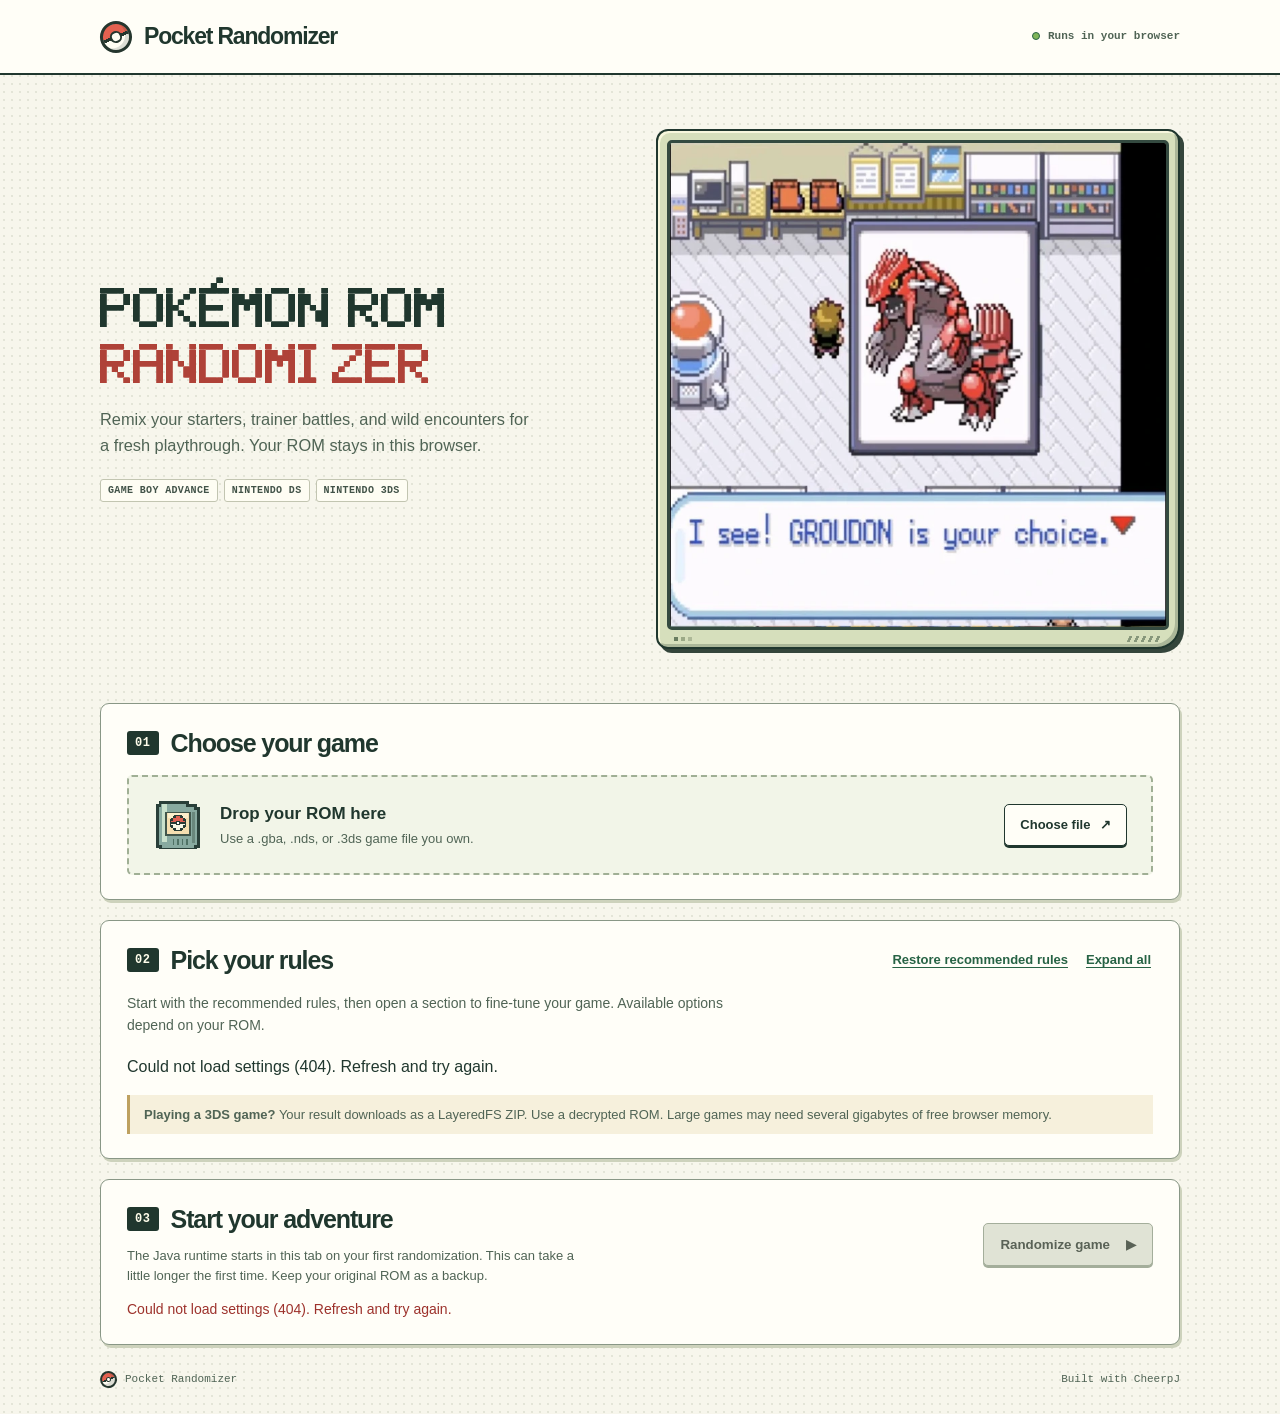
==== commit ca34876b: "Use Groudon screenshot in randomizer hero" ====
--- a/browser-version/index.html
+++ b/browser-version/index.html
@@ -28,7 +28,7 @@
           </ul>
         </div>
         <div class="handheld" aria-hidden="true">
-          <div class="screen"><img src="site/route.webp" width="1024" height="576" alt="" fetchpriority="high"></div>
+          <div class="screen"><img src="site/route.webp" width="736" height="718" alt="" fetchpriority="high"></div>
           <div class="console-trim"><i></i><b></b></div>
         </div>
       </section>
--- a/browser-version/site/styles.css
+++ b/browser-version/site/styles.css
@@ -143,7 +143,7 @@
   border-radius: 5px;
   background: #7eab85;
 }
-.screen img { display: block; width: 100%; height: auto; aspect-ratio: 16/8.5; object-fit: cover; }
+.screen img { display: block; width: 100%; height: auto; height: auto; aspect-ratio: 1.025; object-fit: contain; }
 .console-trim {
   height: 17px;
   margin-inline: 7px;
@@ -291,7 +291,7 @@
   .hero h1 { font-size: clamp(38px, 9.5vw, 54px); }
   .intro { margin: 12px 0 14px; }
   .handheld { max-width: 470px; width: calc(100% - 4px); justify-self: center; }
-  .screen img { aspect-ratio: 2.55; }
+  .screen img { aspect-ratio: 1.025; }
   .workspace { gap: 15px; }
   .rules-heading { align-items: flex-start; flex-wrap: wrap; }
   .dropzone { display: grid; grid-template-columns: 42px minmax(0,1fr); }
